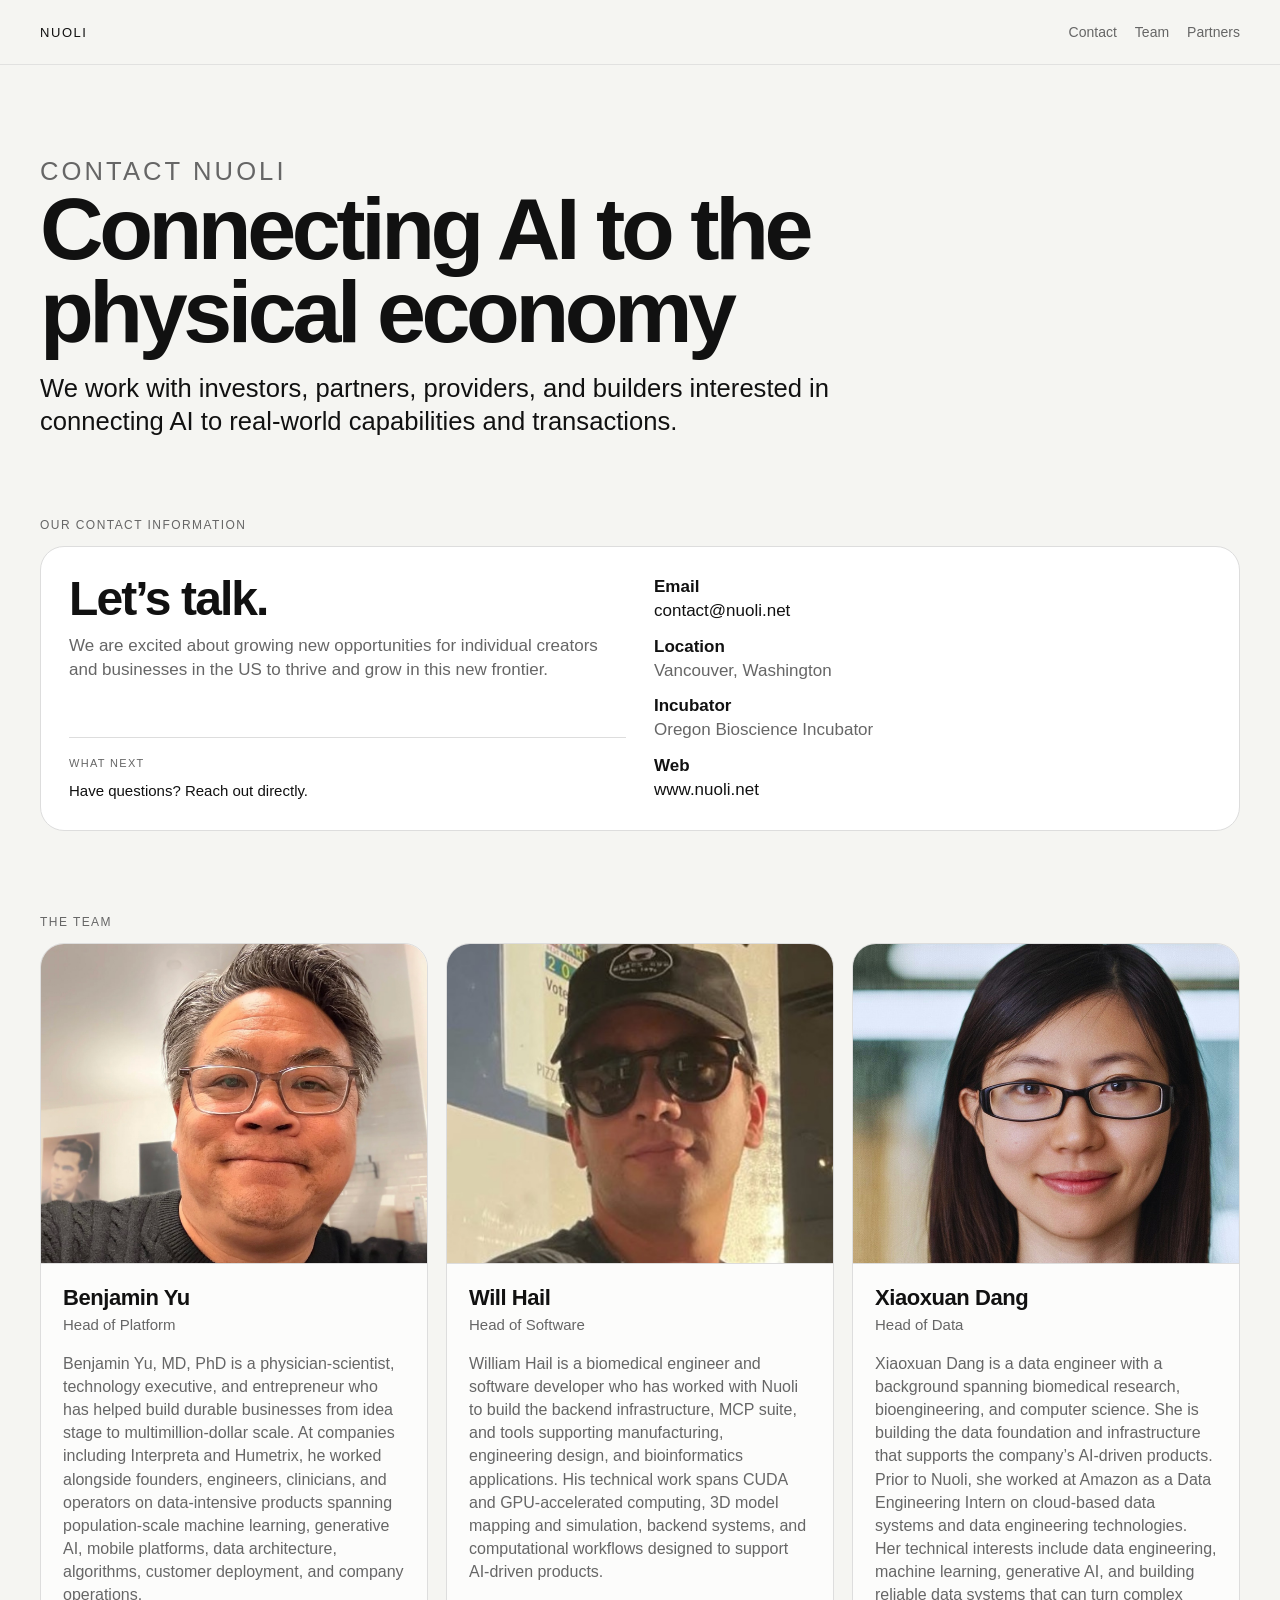
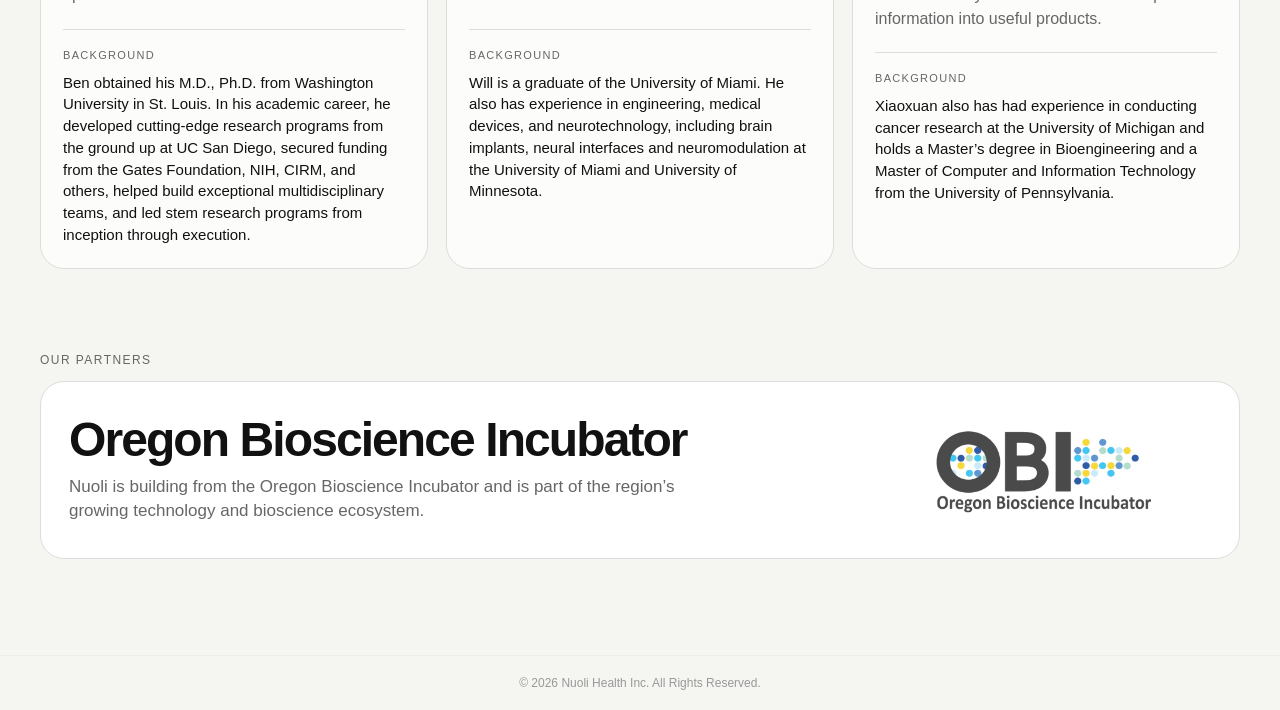
==== contact.html @ ebef1fb1 "Update website" ====
<!DOCTYPE html>
<html lang="en"><head>
  <meta charset="UTF-8">
  <meta name="viewport" content="width=device-width, initial-scale=1.0">
  <title>Contact | Nuoli</title>
  <style>
    :root {
      --bg: #f5f5f2;
      --panel: #ffffff;
      --soft: #fcfcfb;
      --text: #111111;
      --muted: #666666;
      --line: #dddddd;
    }

    * { box-sizing: border-box; }
    html { scroll-behavior: smooth; }

    body {
      margin: 0;
      font-family: -apple-system, BlinkMacSystemFont, "Segoe UI", Inter, Helvetica, Arial, sans-serif;
      background: var(--bg);
      color: var(--text);
    }

    img { display: block; max-width: 100%; }
    a { color: inherit; text-decoration: none; }

    .page { width: 100%; }

    .container {
      width: min(1200px, calc(100% - 48px));
      margin: 0 auto;
    }

    .nav {
      position: sticky;
      top: 0;
      z-index: 20;
      backdrop-filter: blur(10px);
      background: rgba(245, 245, 242, 0.88);
      border-bottom: 1px solid rgba(221,221,221,0.8);
    }

    .nav-inner {
      display: flex;
      align-items: center;
      justify-content: space-between;
      min-height: 64px;
      gap: 24px;
    }

    .brand {
      font-size: 13px;
      letter-spacing: 0.12em;
      text-transform: uppercase;
    }

    .nav-links {
      display: flex;
      gap: 18px;
      font-size: 14px;
      color: var(--muted);
    }

    .hero {
      padding: 72px 0 52px;
    }

    .eyebrow,
    .section-label {
      margin: 0 0 14px 0;
      font-size: 12px;
      letter-spacing: 0.12em;
      text-transform: uppercase;
      color: var(--muted);
    }

    .hero h1 {
      margin: 0;
      font-size: clamp(44px, 8vw, 88px);
      line-height: 0.94;
      letter-spacing: -0.05em;
      max-width: 980px;
    }

    .hero p {
      margin: 18px 0 0 0;
      max-width: 820px;
      font-size: clamp(18px, 2vw, 26px);
      line-height: 1.3;
    }

    .contact-section,
    .team-section,
    .partners-section {
      padding: 28px 0 56px;
    }

    .contact-card,
    .team-card,
    .partner-card {
      border: 1px solid var(--line);
      border-radius: 24px;
      background: var(--panel);
    }

    .contact-card {
      padding: 28px;
      display: grid;
      grid-template-columns: 1fr 1fr;
      gap: 28px;
      align-items: stretch;
    }

    .contact-left {
      display: flex;
      flex-direction: column;
      justify-content: space-between;
      min-height: 100%;
    }

    .contact-lower {
      margin-top: 36px;
      padding-top: 18px;
      border-top: 1px solid var(--line);
    }

    .contact-lower .contact-lower-label {
      margin: 0 0 8px 0;
      font-size: 11px;
      letter-spacing: 0.12em;
      text-transform: uppercase;
      color: var(--muted);
    }

    .contact-lower p {
      margin: 0;
      max-width: 48ch;
      font-size: 15px;
      line-height: 1.45;
      color: var(--text);
    }

    .contact-card h2,
    .partners-section h2 {
      margin: 0 0 12px 0;
      font-size: clamp(28px, 4vw, 48px);
      line-height: 0.98;
      letter-spacing: -0.04em;
    }

    .contact-details {
      display: grid;
      gap: 12px;
      font-size: 17px;
      line-height: 1.4;
    }

    .contact-details .muted,
    .team-card .role,
    .bio-placeholder,
    .partner-copy {
      color: var(--muted);
    }

    .team-grid {
      display: grid;
      grid-template-columns: repeat(3, minmax(0, 1fr));
      gap: 18px;
    }

    .team-card {
      overflow: hidden;
      background: var(--soft);
    }

    .team-card img {
      width: 100%;
      height: 320px;
      object-fit: cover;
      background: #e6e6df;
      border-bottom: 1px solid var(--line);
    }

    .team-copy {
      padding: 22px;
    }

    .team-copy h3 {
      margin: 0 0 6px 0;
      font-size: 22px;
      line-height: 1.08;
      letter-spacing: -0.02em;
    }

    .role {
      margin: 0 0 16px 0;
      font-size: 15px;
      line-height: 1.35;
    }

    .bio-placeholder {
      margin: 0;
      font-size: 16px;
      line-height: 1.45;
    }

    .training-copy {
      margin-top: 22px;
      padding-top: 18px;
      border-top: 1px solid var(--line);
    }

    .training-copy .training-label {
      margin: 0 0 8px 0;
      font-size: 11px;
      letter-spacing: 0.12em;
      text-transform: uppercase;
      color: var(--muted);
    }

    .training-copy p {
      margin: 0;
      font-size: 15px;
      line-height: 1.45;
      color: var(--text);
    }

    .partner-card {
      padding: 28px;
      display: flex;
      align-items: center;
      justify-content: space-between;
      gap: 32px;
    }

    .partner-card img {
      width: min(320px, 42%);
      max-height: 120px;
      object-fit: contain;
      background: transparent;
    }

    .partner-copy {
      margin: 0;
      max-width: 620px;
      font-size: 17px;
      line-height: 1.4;
    }

    footer {
      margin-top: 40px;
      padding: 20px 32px;
      border-top: 1px solid #eee;
      font-size: 12px;
      color: #999;
      text-align: center;
    }

    @media (max-width: 900px) {
      .contact-card,
      .team-grid {
        grid-template-columns: 1fr;
      }

      .partner-card {
        align-items: flex-start;
        flex-direction: column;
      }

      .partner-card img {
        width: min(320px, 100%);
      }

      .nav-links { display: none; }
    }
  </style>
</head>
<body>
  <div class="page">
    <nav class="nav">
      <div class="container nav-inner">
        <a class="brand" href="index.html"><span data-editor-id="ed-0">Nuoli</span></a>
        <div class="nav-links">
          <a href="#contact"><span data-editor-id="ed-1">Contact</span></a>
          <a href="#team"><span data-editor-id="ed-2">Team</span></a>
          <a href="#partners"><span data-editor-id="ed-3">Partners</span></a>
        </div>
      </div>
    </nav>

    <header class="hero">
      <div class="container">
        <p class="eyebrow"><span data-editor-id="ed-4">Contact Nuoli</span></p>
        <h1><span data-editor-id="ed-5">Connecting AI to the physical economy</span></h1>
        <p><span data-editor-id="ed-6">We work with investors, partners, providers, and builders interested in connecting AI to real-world capabilities and transactions.</span></p>
      </div>
    </header>

    <section class="contact-section" id="contact">
      <div class="container">
        <p class="section-label"><span data-editor-id="ed-7">Our Contact Information</span></p>
        <div class="contact-card">
          <div class="contact-left">
            <div>
              <h2><span data-editor-id="ed-8">Let’s talk.</span></h2>
              <p class="partner-copy"><span data-editor-id="ed-9">We are excited about growing new opportunities for individual creators and businesses in the US to thrive and grow in this new frontier.</span></p>
            </div>

            <div class="contact-lower">
              <p class="contact-lower-label"><span data-editor-id="ed-35">what next</span></p>
              <p><span data-editor-id="ed-36">Have questions? Reach out directly.&nbsp;</span></p>
            </div>
          </div>
          <div class="contact-details">
            <div><strong><span data-editor-id="ed-10">Email</span></strong><br><a href="mailto:contact@nuoli.net"><span data-editor-id="ed-11">contact@nuoli.net</span></a></div>
            <div><strong><span data-editor-id="ed-12">Location</span></strong><br><span class="muted"><span data-editor-id="ed-13">Vancouver, Washington</span></span></div>
            <div><strong><span data-editor-id="ed-14">Incubator</span></strong><br><span class="muted"><span data-editor-id="ed-15">Oregon Bioscience Incubator</span></span></div>
            <div><strong><span data-editor-id="ed-16">Web</span></strong><br><a href="https://www.nuoli.net"><span data-editor-id="ed-17">www.nuoli.net</span></a></div>
          </div>
        </div>
      </div>
    </section>

    <section class="team-section" id="team">
      <div class="container">
        <p class="section-label"><span data-editor-id="ed-18">The Team</span></p>
        <div class="team-grid">
          <article class="team-card">
            <img src="images/benjamin-yu.jpg" alt="Benjamin Yu, MD PhD">
            <div class="team-copy">
              <h3><span data-editor-id="ed-19">Benjamin Yu</span></h3>
              <p class="role"><span data-editor-id="ed-20">Head of Platform</span></p>
              <p class="bio-placeholder"><span data-editor-id="ed-21">Benjamin Yu, MD, PhD is a physician-scientist, technology executive, and entrepreneur who has helped build durable businesses from idea stage to multimillion-dollar scale. At companies including Interpreta and Humetrix, he worked alongside founders, engineers, clinicians, and operators on data-intensive products spanning population-scale machine learning, generative AI, mobile platforms, data architecture, algorithms, customer deployment, and company operations.</span></p>
              <div class="training-copy">
                <p class="training-label"><span data-editor-id="ed-32">Background</span></p>
                <p><span data-editor-id="ed-21b">Ben obtained his M.D., Ph.D. from Washington University in St. Louis. In his academic career, he developed cutting-edge research programs from the ground up at UC San Diego, secured funding from the Gates Foundation, NIH, CIRM, and others, helped build exceptional multidisciplinary teams, and led stem research programs from inception through execution.</span></p>
              </div>
            </div>
          </article>

          <article class="team-card">
            <img src="images/will-hail.jpg" alt="Will Hail">
            <div class="team-copy">
              <h3><span data-editor-id="ed-22">Will Hail</span></h3>
              <p class="role"><span data-editor-id="ed-23">Head of Software</span></p>
              <p class="bio-placeholder"><span data-editor-id="ed-24">William Hail is a biomedical engineer and software developer who has worked with Nuoli to build the backend infrastructure, MCP suite, and tools supporting manufacturing, engineering design, and bioinformatics applications. His technical work spans CUDA and GPU-accelerated computing, 3D model mapping and simulation, backend systems, and computational workflows designed to support AI-driven products.&nbsp; &nbsp; &nbsp; &nbsp; &nbsp; &nbsp; &nbsp; &nbsp; &nbsp; &nbsp; &nbsp; &nbsp; &nbsp; &nbsp; &nbsp; &nbsp; &nbsp; &nbsp; &nbsp; &nbsp; &nbsp; &nbsp; &nbsp; &nbsp; &nbsp; &nbsp; &nbsp; &nbsp; &nbsp; &nbsp; &nbsp; &nbsp; &nbsp; &nbsp; &nbsp; &nbsp; &nbsp; &nbsp; &nbsp;</span></p>
              <div class="training-copy">
                <p class="training-label"><span data-editor-id="ed-33">Background</span></p>
                <p><span data-editor-id="ed-24b">Will is a graduate of the University of Miami. He also has experience in engineering, medical devices, and neurotechnology, including brain implants, neural interfaces and neuromodulation at the University of Miami and University of Minnesota.</span></p>
              </div>
            </div>
          </article>

          <article class="team-card">
            <img src="images/xiaoxuan-dang.jpg" alt="Xiaoxuan Dang">
            <div class="team-copy">
              <h3><span data-editor-id="ed-25">Xiaoxuan Dang</span></h3>
              <p class="role"><span data-editor-id="ed-26">Head of Data</span></p>
              <p class="bio-placeholder"><span data-editor-id="ed-27">Xiaoxuan Dang is a data engineer with a background spanning biomedical research, bioengineering, and computer science. She is building the data foundation and infrastructure that supports the company’s AI-driven products. Prior to Nuoli, she worked at Amazon as a Data Engineering Intern on cloud-based data systems and data engineering technologies. Her technical interests include data engineering, machine learning, generative AI, and building reliable data systems that can turn complex information into useful products.&nbsp;&nbsp;</span></p>
              <div class="training-copy">
                <p class="training-label"><span data-editor-id="ed-34">Background</span></p>
                <p><span data-editor-id="ed-27b">Xiaoxuan also has had experience in conducting cancer research at the University of Michigan and holds a Master’s degree in Bioengineering and a Master of Computer and Information Technology from the University of Pennsylvania.</span></p>
              </div>
            </div>
          </article>
        </div>
      </div>
    </section>

    <section class="partners-section" id="partners">
      <div class="container">
        <p class="section-label"><span data-editor-id="ed-28">Our Partners</span></p>
        <div class="partner-card">
          <div>
            <h2><span data-editor-id="ed-29">Oregon Bioscience Incubator</span></h2>
            <p class="partner-copy"><span data-editor-id="ed-30">Nuoli is building from the Oregon Bioscience Incubator and is part of the region’s growing technology and bioscience ecosystem.</span></p>
          </div>
          <img src="images/oregon-bioscience-incubator-logo.png" alt="Oregon Bioscience Incubator logo">
        </div>
      </div>
    </section>
  </div>

  <footer><span data-editor-id="ed-31">© 2026 Nuoli Health Inc. All Rights Reserved.</span></footer>


</body></html>
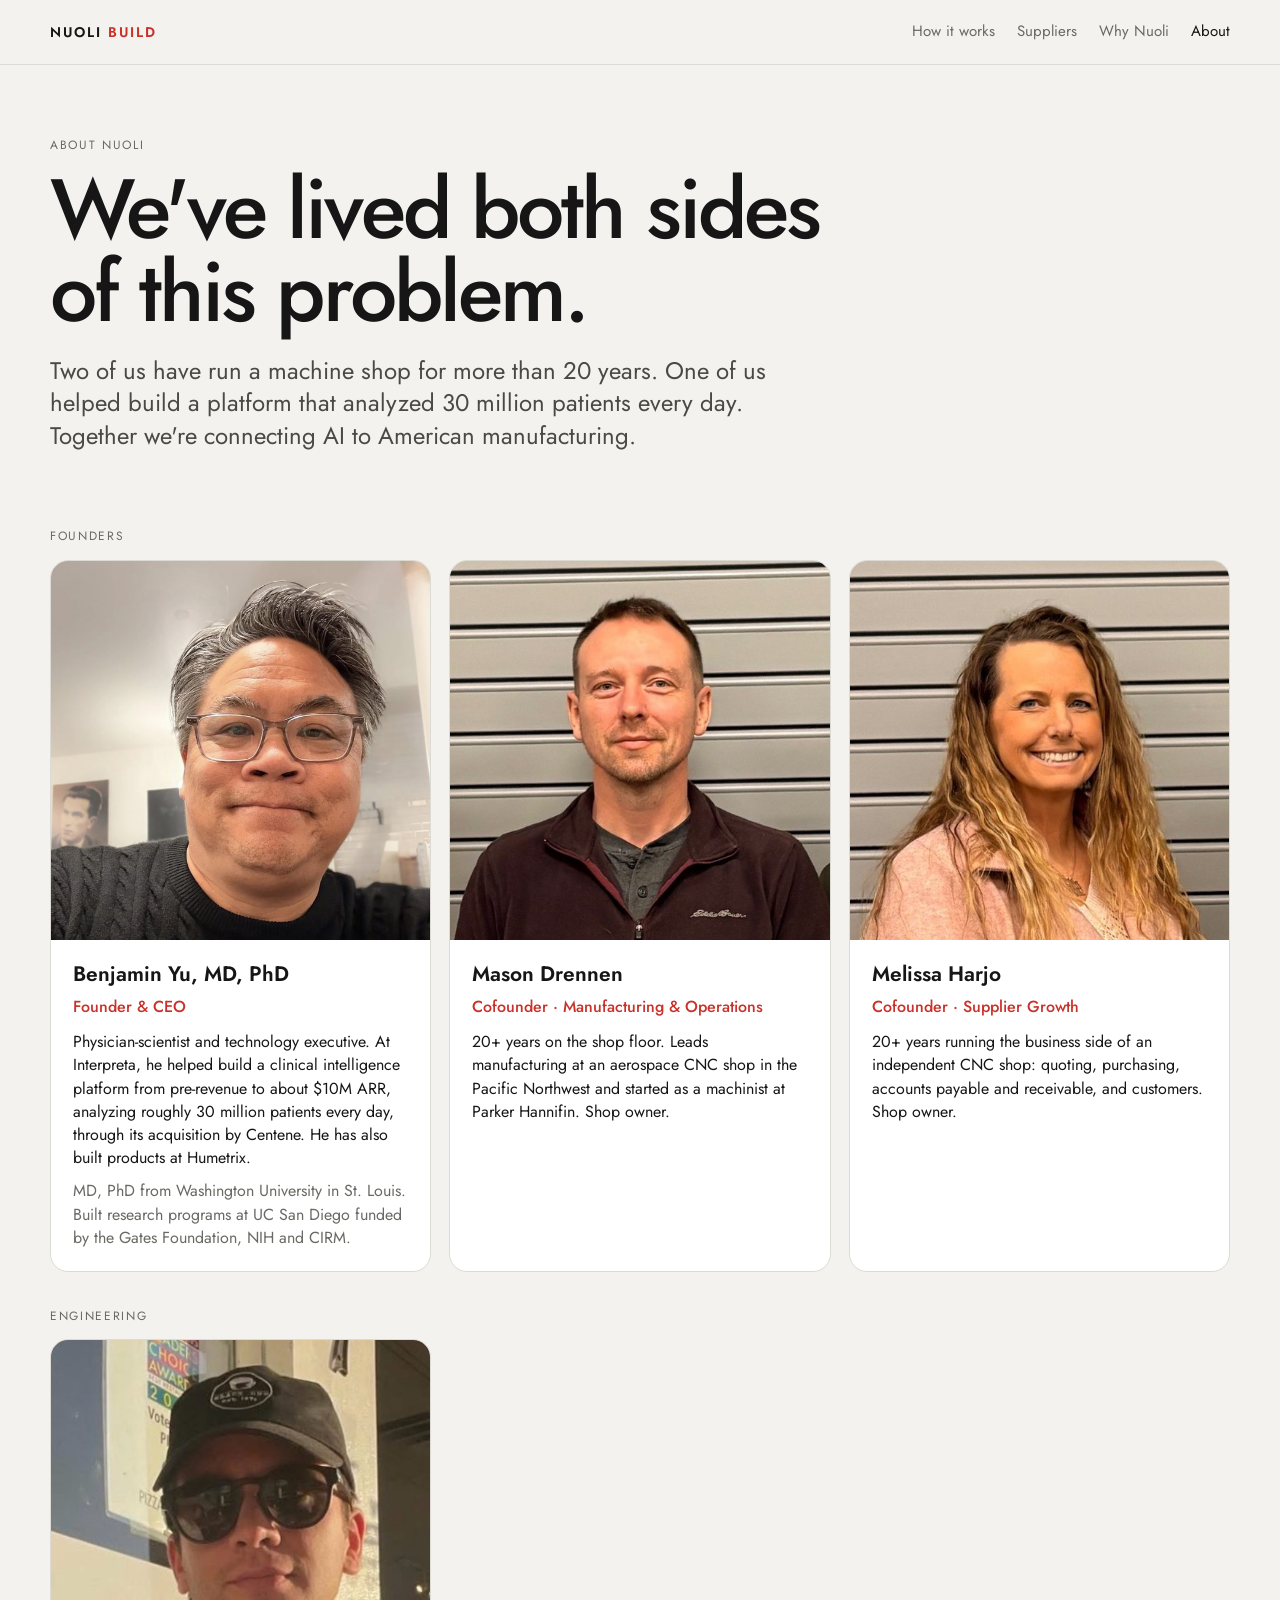
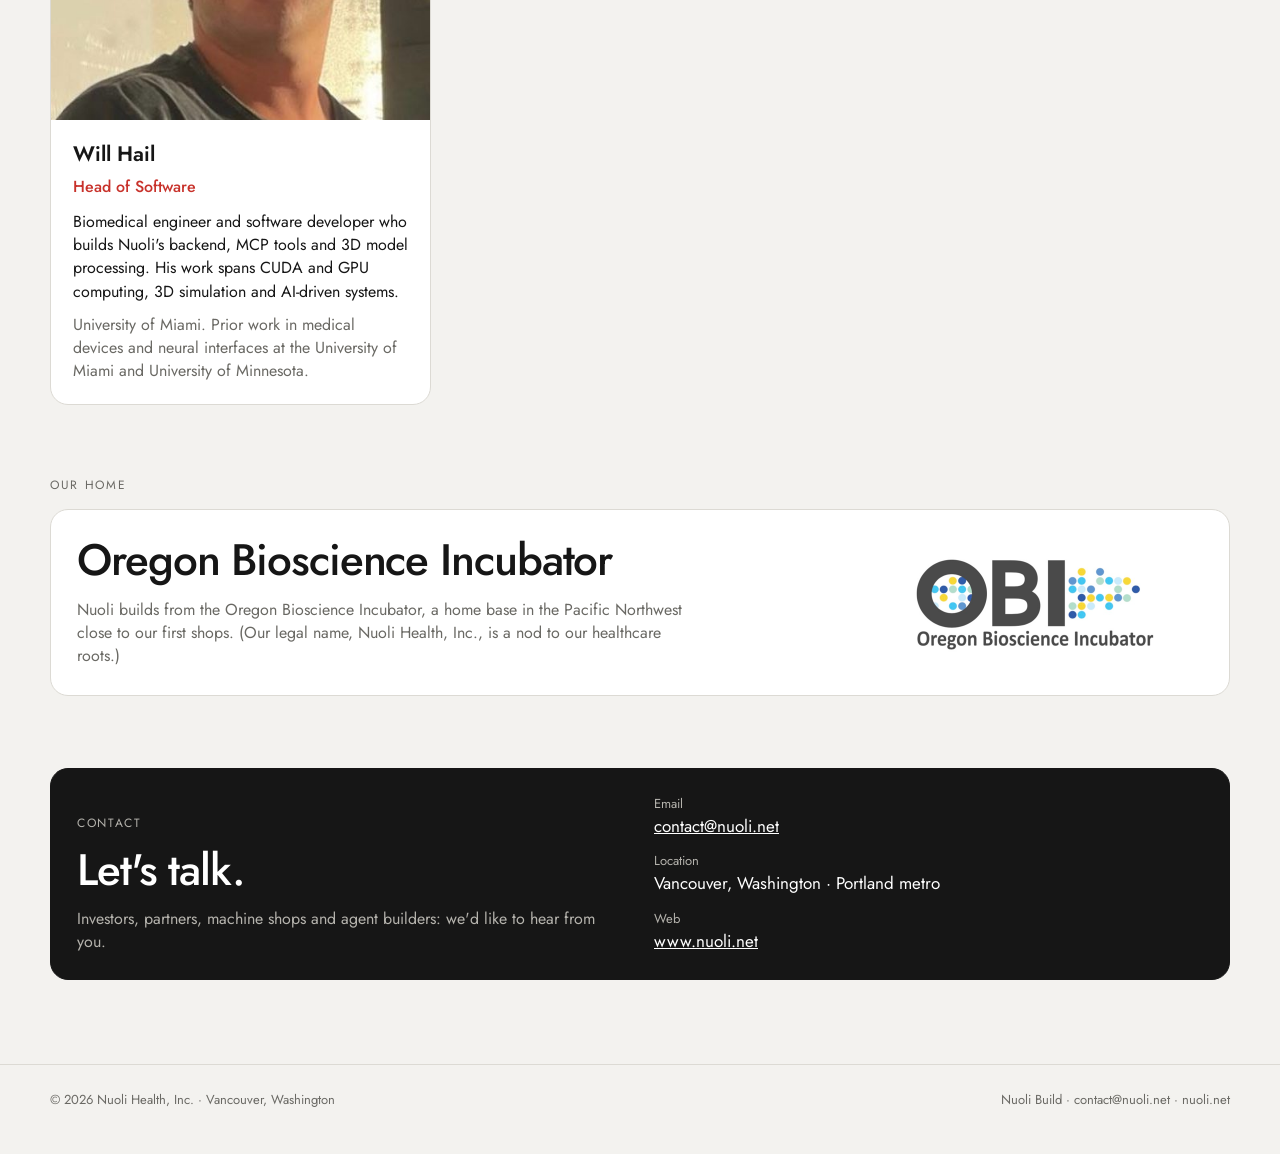
==== commit 7a0087bc: "Update website" ====
--- a/contact.html
+++ b/contact.html
@@ -1,389 +1,122 @@
 <!DOCTYPE html>
-<html lang="en"><head>
+<html lang="en">
+<head>
   <meta charset="UTF-8">
   <meta name="viewport" content="width=device-width, initial-scale=1.0">
-  <title>Contact | Nuoli</title>
-  <style>
-    :root {
-      --bg: #f5f5f2;
-      --panel: #ffffff;
-      --soft: #fcfcfb;
-      --text: #111111;
-      --muted: #666666;
-      --line: #dddddd;
-    }
-
-    * { box-sizing: border-box; }
-    html { scroll-behavior: smooth; }
-
-    body {
-      margin: 0;
-      font-family: -apple-system, BlinkMacSystemFont, "Segoe UI", Inter, Helvetica, Arial, sans-serif;
-      background: var(--bg);
-      color: var(--text);
-    }
-
-    img { display: block; max-width: 100%; }
-    a { color: inherit; text-decoration: none; }
-
-    .page { width: 100%; }
-
-    .container {
-      width: min(1200px, calc(100% - 48px));
-      margin: 0 auto;
-    }
-
-    .nav {
-      position: sticky;
-      top: 0;
-      z-index: 20;
-      backdrop-filter: blur(10px);
-      background: rgba(245, 245, 242, 0.88);
-      border-bottom: 1px solid rgba(221,221,221,0.8);
-    }
-
-    .nav-inner {
-      display: flex;
-      align-items: center;
-      justify-content: space-between;
-      min-height: 64px;
-      gap: 24px;
-    }
-
-    .brand {
-      font-size: 13px;
-      letter-spacing: 0.12em;
-      text-transform: uppercase;
-    }
-
-    .nav-links {
-      display: flex;
-      gap: 18px;
-      font-size: 14px;
-      color: var(--muted);
-    }
-
-    .hero {
-      padding: 72px 0 52px;
-    }
-
-    .eyebrow,
-    .section-label {
-      margin: 0 0 14px 0;
-      font-size: 12px;
-      letter-spacing: 0.12em;
-      text-transform: uppercase;
-      color: var(--muted);
-    }
-
-    .hero h1 {
-      margin: 0;
-      font-size: clamp(44px, 8vw, 88px);
-      line-height: 0.94;
-      letter-spacing: -0.05em;
-      max-width: 980px;
-    }
-
-    .hero p {
-      margin: 18px 0 0 0;
-      max-width: 820px;
-      font-size: clamp(18px, 2vw, 26px);
-      line-height: 1.3;
-    }
-
-    .contact-section,
-    .team-section,
-    .partners-section {
-      padding: 28px 0 56px;
-    }
-
-    .contact-card,
-    .team-card,
-    .partner-card {
-      border: 1px solid var(--line);
-      border-radius: 24px;
-      background: var(--panel);
-    }
-
-    .contact-card {
-      padding: 28px;
-      display: grid;
-      grid-template-columns: 1fr 1fr;
-      gap: 28px;
-      align-items: stretch;
-    }
-
-    .contact-left {
-      display: flex;
-      flex-direction: column;
-      justify-content: space-between;
-      min-height: 100%;
-    }
-
-    .contact-lower {
-      margin-top: 36px;
-      padding-top: 18px;
-      border-top: 1px solid var(--line);
-    }
-
-    .contact-lower .contact-lower-label {
-      margin: 0 0 8px 0;
-      font-size: 11px;
-      letter-spacing: 0.12em;
-      text-transform: uppercase;
-      color: var(--muted);
-    }
-
-    .contact-lower p {
-      margin: 0;
-      max-width: 48ch;
-      font-size: 15px;
-      line-height: 1.45;
-      color: var(--text);
-    }
-
-    .contact-card h2,
-    .partners-section h2 {
-      margin: 0 0 12px 0;
-      font-size: clamp(28px, 4vw, 48px);
-      line-height: 0.98;
-      letter-spacing: -0.04em;
-    }
-
-    .contact-details {
-      display: grid;
-      gap: 12px;
-      font-size: 17px;
-      line-height: 1.4;
-    }
-
-    .contact-details .muted,
-    .team-card .role,
-    .bio-placeholder,
-    .partner-copy {
-      color: var(--muted);
-    }
-
-    .team-grid {
-      display: grid;
-      grid-template-columns: repeat(3, minmax(0, 1fr));
-      gap: 18px;
-    }
-
-    .team-card {
-      overflow: hidden;
-      background: var(--soft);
-    }
-
-    .team-card img {
-      width: 100%;
-      height: 320px;
-      object-fit: cover;
-      background: #e6e6df;
-      border-bottom: 1px solid var(--line);
-    }
-
-    .team-copy {
-      padding: 22px;
-    }
-
-    .team-copy h3 {
-      margin: 0 0 6px 0;
-      font-size: 22px;
-      line-height: 1.08;
-      letter-spacing: -0.02em;
-    }
-
-    .role {
-      margin: 0 0 16px 0;
-      font-size: 15px;
-      line-height: 1.35;
-    }
-
-    .bio-placeholder {
-      margin: 0;
-      font-size: 16px;
-      line-height: 1.45;
-    }
-
-    .training-copy {
-      margin-top: 22px;
-      padding-top: 18px;
-      border-top: 1px solid var(--line);
-    }
-
-    .training-copy .training-label {
-      margin: 0 0 8px 0;
-      font-size: 11px;
-      letter-spacing: 0.12em;
-      text-transform: uppercase;
-      color: var(--muted);
-    }
-
-    .training-copy p {
-      margin: 0;
-      font-size: 15px;
-      line-height: 1.45;
-      color: var(--text);
-    }
-
-    .partner-card {
-      padding: 28px;
-      display: flex;
-      align-items: center;
-      justify-content: space-between;
-      gap: 32px;
-    }
-
-    .partner-card img {
-      width: min(320px, 42%);
-      max-height: 120px;
-      object-fit: contain;
-      background: transparent;
-    }
-
-    .partner-copy {
-      margin: 0;
-      max-width: 620px;
-      font-size: 17px;
-      line-height: 1.4;
-    }
-
-    footer {
-      margin-top: 40px;
-      padding: 20px 32px;
-      border-top: 1px solid #eee;
-      font-size: 12px;
-      color: #999;
-      text-align: center;
-    }
-
-    @media (max-width: 900px) {
-      .contact-card,
-      .team-grid {
-        grid-template-columns: 1fr;
-      }
-
-      .partner-card {
-        align-items: flex-start;
-        flex-direction: column;
-      }
-
-      .partner-card img {
-        width: min(320px, 100%);
-      }
-
-      .nav-links { display: none; }
-    }
-  </style>
+  <title>About | Nuoli</title>
+  <meta name="description" content="Nuoli is built by two machine shop owners and a technology executive who has scaled a data platform through an acquisition. Contact us at contact@nuoli.net.">
+  <link rel="canonical" href="https://build.nuoli.net/contact.html">
+  <link rel="preconnect" href="https://fonts.googleapis.com">
+  <link rel="preconnect" href="https://fonts.gstatic.com" crossorigin>
+  <link rel="stylesheet" href="https://fonts.googleapis.com/css2?family=Jost:wght@400;500;600&display=swap">
+  <link rel="stylesheet" href="/assets/site.css">
 </head>
 <body>
-  <div class="page">
-    <nav class="nav">
-      <div class="container nav-inner">
-        <a class="brand" href="index.html"><span data-editor-id="ed-0">Nuoli</span></a>
-        <div class="nav-links">
-          <a href="#contact"><span data-editor-id="ed-1">Contact</span></a>
-          <a href="#team"><span data-editor-id="ed-2">Team</span></a>
-          <a href="#partners"><span data-editor-id="ed-3">Partners</span></a>
-        </div>
-      </div>
-    </nav>
+  <a class="skip" href="#main">Skip to content</a>
 
+  <nav class="nav" aria-label="Main">
+    <div class="wrap">
+      <a class="brand" href="/">Nuoli <span>Build</span></a>
+      <ul>
+        <li><a href="/#how">How it works</a></li>
+        <li class="hide-sm"><a href="/#suppliers">Suppliers</a></li>
+        <li class="hide-sm"><a href="/#why">Why Nuoli</a></li>
+        <li><a href="/contact.html" aria-current="page">About</a></li>
+      </ul>
+    </div>
+  </nav>
+
+  <main id="main">
     <header class="hero">
-      <div class="container">
-        <p class="eyebrow"><span data-editor-id="ed-4">Contact Nuoli</span></p>
-        <h1><span data-editor-id="ed-5">Connecting AI to the physical economy</span></h1>
-        <p><span data-editor-id="ed-6">We work with investors, partners, providers, and builders interested in connecting AI to real-world capabilities and transactions.</span></p>
+      <div class="wrap">
+        <p class="eyebrow">About Nuoli</p>
+        <h1>We've lived both sides of this problem.</h1>
+        <p class="lead">Two of us have run a machine shop for more than 20 years. One of us helped build a platform that analyzed 30 million patients every day. Together we're connecting AI to American manufacturing.</p>
       </div>
     </header>
 
-    <section class="contact-section" id="contact">
-      <div class="container">
-        <p class="section-label"><span data-editor-id="ed-7">Our Contact Information</span></p>
-        <div class="contact-card">
-          <div class="contact-left">
+    <section class="section" id="team">
+      <div class="wrap">
+        <p class="label">Founders</p>
+        <div class="team">
+          <article class="person">
+            <img src="/images/benjamin-yu.jpg" alt="Benjamin Yu" width="640" height="640" loading="lazy">
             <div>
-              <h2><span data-editor-id="ed-8">Let’s talk.</span></h2>
-              <p class="partner-copy"><span data-editor-id="ed-9">We are excited about growing new opportunities for individual creators and businesses in the US to thrive and grow in this new frontier.</span></p>
-            </div>
-
-            <div class="contact-lower">
-              <p class="contact-lower-label"><span data-editor-id="ed-35">what next</span></p>
-              <p><span data-editor-id="ed-36">Have questions? Reach out directly.&nbsp;</span></p>
-            </div>
-          </div>
-          <div class="contact-details">
-            <div><strong><span data-editor-id="ed-10">Email</span></strong><br><a href="mailto:contact@nuoli.net"><span data-editor-id="ed-11">contact@nuoli.net</span></a></div>
-            <div><strong><span data-editor-id="ed-12">Location</span></strong><br><span class="muted"><span data-editor-id="ed-13">Vancouver, Washington</span></span></div>
-            <div><strong><span data-editor-id="ed-14">Incubator</span></strong><br><span class="muted"><span data-editor-id="ed-15">Oregon Bioscience Incubator</span></span></div>
-            <div><strong><span data-editor-id="ed-16">Web</span></strong><br><a href="https://www.nuoli.net"><span data-editor-id="ed-17">www.nuoli.net</span></a></div>
-          </div>
-        </div>
-      </div>
-    </section>
-
-    <section class="team-section" id="team">
-      <div class="container">
-        <p class="section-label"><span data-editor-id="ed-18">The Team</span></p>
-        <div class="team-grid">
-          <article class="team-card">
-            <img src="images/benjamin-yu.jpg" alt="Benjamin Yu, MD PhD">
-            <div class="team-copy">
-              <h3><span data-editor-id="ed-19">Benjamin Yu</span></h3>
-              <p class="role"><span data-editor-id="ed-20">Head of Platform</span></p>
-              <p class="bio-placeholder"><span data-editor-id="ed-21">Benjamin Yu, MD, PhD is a physician-scientist, technology executive, and entrepreneur who has helped build durable businesses from idea stage to multimillion-dollar scale. At companies including Interpreta and Humetrix, he worked alongside founders, engineers, clinicians, and operators on data-intensive products spanning population-scale machine learning, generative AI, mobile platforms, data architecture, algorithms, customer deployment, and company operations.</span></p>
-              <div class="training-copy">
-                <p class="training-label"><span data-editor-id="ed-32">Background</span></p>
-                <p><span data-editor-id="ed-21b">Ben obtained his M.D., Ph.D. from Washington University in St. Louis. In his academic career, he developed cutting-edge research programs from the ground up at UC San Diego, secured funding from the Gates Foundation, NIH, CIRM, and others, helped build exceptional multidisciplinary teams, and led stem research programs from inception through execution.</span></p>
-              </div>
+              <h3>Benjamin Yu, MD, PhD</h3>
+              <p class="role">Founder &amp; CEO</p>
+              <p>Physician-scientist and technology executive. At Interpreta, he helped build a clinical intelligence platform from pre-revenue to about $10M ARR, analyzing roughly 30 million patients every day, through its acquisition by Centene. He has also built products at Humetrix.</p>
+              <p class="muted">MD, PhD from Washington University in St. Louis. Built research programs at UC San Diego funded by the Gates Foundation, NIH and CIRM.</p>
             </div>
           </article>
-
-          <article class="team-card">
-            <img src="images/will-hail.jpg" alt="Will Hail">
-            <div class="team-copy">
-              <h3><span data-editor-id="ed-22">Will Hail</span></h3>
-              <p class="role"><span data-editor-id="ed-23">Head of Software</span></p>
-              <p class="bio-placeholder"><span data-editor-id="ed-24">William Hail is a biomedical engineer and software developer who has worked with Nuoli to build the backend infrastructure, MCP suite, and tools supporting manufacturing, engineering design, and bioinformatics applications. His technical work spans CUDA and GPU-accelerated computing, 3D model mapping and simulation, backend systems, and computational workflows designed to support AI-driven products.&nbsp; &nbsp; &nbsp; &nbsp; &nbsp; &nbsp; &nbsp; &nbsp; &nbsp; &nbsp; &nbsp; &nbsp; &nbsp; &nbsp; &nbsp; &nbsp; &nbsp; &nbsp; &nbsp; &nbsp; &nbsp; &nbsp; &nbsp; &nbsp; &nbsp; &nbsp; &nbsp; &nbsp; &nbsp; &nbsp; &nbsp; &nbsp; &nbsp; &nbsp; &nbsp; &nbsp; &nbsp; &nbsp; &nbsp;</span></p>
-              <div class="training-copy">
-                <p class="training-label"><span data-editor-id="ed-33">Background</span></p>
-                <p><span data-editor-id="ed-24b">Will is a graduate of the University of Miami. He also has experience in engineering, medical devices, and neurotechnology, including brain implants, neural interfaces and neuromodulation at the University of Miami and University of Minnesota.</span></p>
-              </div>
+          <article class="person">
+            <img src="/images/mason-drennen.jpg" alt="Mason Drennen" width="520" height="520" loading="lazy">
+            <div>
+              <h3>Mason Drennen</h3>
+              <p class="role">Cofounder · Manufacturing &amp; Operations</p>
+              <p>20+ years on the shop floor. Leads manufacturing at an aerospace CNC shop in the Pacific Northwest and started as a machinist at Parker Hannifin. Shop owner.</p>
             </div>
           </article>
+          <article class="person">
+            <img src="/images/melissa-harjo.jpg" alt="Melissa Harjo" width="520" height="520" loading="lazy">
+            <div>
+              <h3>Melissa Harjo</h3>
+              <p class="role">Cofounder · Supplier Growth</p>
+              <p>20+ years running the business side of an independent CNC shop: quoting, purchasing, accounts payable and receivable, and customers. Shop owner.</p>
+            </div>
+          </article>
+        </div>
 
-          <article class="team-card">
-            <img src="images/xiaoxuan-dang.jpg" alt="Xiaoxuan Dang">
-            <div class="team-copy">
-              <h3><span data-editor-id="ed-25">Xiaoxuan Dang</span></h3>
-              <p class="role"><span data-editor-id="ed-26">Head of Data</span></p>
-              <p class="bio-placeholder"><span data-editor-id="ed-27">Xiaoxuan Dang is a data engineer with a background spanning biomedical research, bioengineering, and computer science. She is building the data foundation and infrastructure that supports the company’s AI-driven products. Prior to Nuoli, she worked at Amazon as a Data Engineering Intern on cloud-based data systems and data engineering technologies. Her technical interests include data engineering, machine learning, generative AI, and building reliable data systems that can turn complex information into useful products.&nbsp;&nbsp;</span></p>
-              <div class="training-copy">
-                <p class="training-label"><span data-editor-id="ed-34">Background</span></p>
-                <p><span data-editor-id="ed-27b">Xiaoxuan also has had experience in conducting cancer research at the University of Michigan and holds a Master’s degree in Bioengineering and a Master of Computer and Information Technology from the University of Pennsylvania.</span></p>
-              </div>
+        <p class="label" style="margin-top:36px">Engineering</p>
+        <div class="team">
+          <article class="person">
+            <img src="/images/will-hail.jpg" alt="Will Hail" width="471" height="471" loading="lazy">
+            <div>
+              <h3>Will Hail</h3>
+              <p class="role">Head of Software</p>
+              <p>Biomedical engineer and software developer who builds Nuoli's backend, MCP tools and 3D model processing. His work spans CUDA and GPU computing, 3D simulation and AI-driven systems.</p>
+              <p class="muted">University of Miami. Prior work in medical devices and neural interfaces at the University of Miami and University of Minnesota.</p>
             </div>
           </article>
         </div>
       </div>
     </section>
 
-    <section class="partners-section" id="partners">
-      <div class="container">
-        <p class="section-label"><span data-editor-id="ed-28">Our Partners</span></p>
-        <div class="partner-card">
-          <div>
-            <h2><span data-editor-id="ed-29">Oregon Bioscience Incubator</span></h2>
-            <p class="partner-copy"><span data-editor-id="ed-30">Nuoli is building from the Oregon Bioscience Incubator and is part of the region’s growing technology and bioscience ecosystem.</span></p>
+    <section class="section" id="partners">
+      <div class="wrap">
+        <p class="label">Our home</p>
+        <div class="card" style="display:flex;align-items:center;justify-content:space-between;gap:32px;flex-wrap:wrap">
+          <div style="max-width:620px">
+            <h2>Oregon Bioscience Incubator</h2>
+            <p class="muted">Nuoli builds from the Oregon Bioscience Incubator, a home base in the Pacific Northwest close to our first shops. (Our legal name, Nuoli Health, Inc., is a nod to our healthcare roots.)</p>
           </div>
-          <img src="images/oregon-bioscience-incubator-logo.png" alt="Oregon Bioscience Incubator logo">
+          <img src="/images/oregon-bioscience-incubator-logo.png" alt="Oregon Bioscience Incubator" width="320" height="133" style="width:min(320px,100%);height:auto" loading="lazy">
         </div>
       </div>
     </section>
-  </div>
 
-  <footer><span data-editor-id="ed-31">© 2026 Nuoli Health Inc. All Rights Reserved.</span></footer>
+    <section class="section" id="contact">
+      <div class="wrap">
+        <div class="card dark" style="display:grid;grid-template-columns:repeat(auto-fit,minmax(260px,1fr));gap:28px;align-items:end">
+          <div>
+            <p class="label">Contact</p>
+            <h2>Let's talk.</h2>
+            <p class="muted">Investors, partners, machine shops and agent builders: we'd like to hear from you.</p>
+          </div>
+          <dl style="margin:0;display:grid;gap:14px;font-size:17px">
+            <div><dt class="muted" style="font-size:13px">Email</dt><dd style="margin:0"><a href="mailto:contact@nuoli.net">contact@nuoli.net</a></dd></div>
+            <div><dt class="muted" style="font-size:13px">Location</dt><dd style="margin:0">Vancouver, Washington · Portland metro</dd></div>
+            <div><dt class="muted" style="font-size:13px">Web</dt><dd style="margin:0"><a href="https://www.nuoli.net">www.nuoli.net</a></dd></div>
+          </dl>
+        </div>
+      </div>
+    </section>
+  </main>
 
-
-</body></html>+  <footer>
+    <div class="wrap">
+      <span>© 2026 Nuoli Health, Inc. · Vancouver, Washington</span>
+      <span><a href="/">Nuoli Build</a> · <a href="mailto:contact@nuoli.net">contact@nuoli.net</a> · <a href="https://www.nuoli.net">nuoli.net</a></span>
+    </div>
+  </footer>
+</body>
+</html>
--- a/assets/site.css
+++ b/assets/site.css
@@ -0,0 +1,178 @@
+/* Nuoli Build: shared styles for every page */
+:root {
+  --bg: #f3f2ef;
+  --panel: #ffffff;
+  --soft: #ecebe6;
+  --ink: #161616;
+  --body: #4a4945;
+  --muted: #6a6964;
+  --line: #dcdad4;
+  --red: #c8322b;
+  --radius: 18px;
+  --wrap: min(1180px, calc(100% - 48px));
+}
+
+* { box-sizing: border-box; }
+html { scroll-behavior: smooth; }
+body {
+  margin: 0;
+  font-family: "Jost", system-ui, -apple-system, "Segoe UI", Helvetica, Arial, sans-serif;
+  background: var(--bg);
+  color: var(--ink);
+  line-height: 1.45;
+  -webkit-font-smoothing: antialiased;
+}
+img { display: block; max-width: 100%; }
+a { color: inherit; }
+:focus-visible { outline: 2px solid var(--red); outline-offset: 3px; }
+
+.wrap { width: var(--wrap); margin: 0 auto; }
+.skip { position: absolute; left: -999px; }
+.skip:focus { left: 16px; top: 16px; background: var(--panel); padding: 8px 12px; z-index: 50; }
+
+/* Nav */
+.nav { position: sticky; top: 0; z-index: 20; background: rgba(243,242,239,.92); backdrop-filter: blur(10px); border-bottom: 1px solid var(--line); }
+.nav .wrap { min-height: 64px; display: flex; align-items: center; justify-content: space-between; gap: 20px; }
+.brand { font-size: 14px; font-weight: 600; letter-spacing: .14em; text-transform: uppercase; text-decoration: none; }
+.brand span { color: var(--red); }
+.nav ul { display: flex; gap: 22px; margin: 0; padding: 0; list-style: none; font-size: 15px; }
+.nav ul a { text-decoration: none; color: var(--muted); }
+.nav ul a:hover, .nav ul a[aria-current="page"] { color: var(--ink); }
+
+/* Type */
+.eyebrow, .label { margin: 0 0 14px; font-size: 12px; letter-spacing: .14em; text-transform: uppercase; color: var(--muted); }
+h1 { margin: 0; font-size: clamp(42px, 7vw, 84px); line-height: .98; letter-spacing: -.035em; font-weight: 500; max-width: 15ch; }
+h2 { margin: 0 0 14px; font-size: clamp(28px, 3.6vw, 44px); line-height: 1.05; letter-spacing: -.025em; font-weight: 500; }
+h3 { margin: 0 0 8px; font-size: 21px; line-height: 1.2; font-weight: 600; }
+p { margin: 0; }
+.lead { margin-top: 22px; max-width: 760px; font-size: clamp(18px, 2vw, 24px); line-height: 1.35; color: var(--body); }
+.muted { color: var(--muted); }
+.red { color: var(--red); }
+
+/* Layout */
+.hero { padding: 72px 0 40px; }
+.section { padding: 36px 0; }
+.grid { display: grid; gap: 18px; grid-template-columns: repeat(3, minmax(0, 1fr)); }
+.grid.two { grid-template-columns: repeat(2, minmax(0, 1fr)); }
+.card { background: var(--panel); border: 1px solid var(--line); border-radius: var(--radius); padding: 26px; }
+.card.soft { background: var(--soft); border-color: transparent; }
+.card.dark { background: var(--ink); color: #fff; border-color: var(--ink); }
+.card.dark .muted, .card.dark .label { color: #b5b3ad; }
+.card p + p, .card p + ul { margin-top: 12px; }
+.card ul { margin: 0; padding-left: 18px; }
+.card li + li { margin-top: 6px; }
+
+/* Buttons */
+.actions { display: flex; gap: 12px; margin-top: 28px; flex-wrap: wrap; }
+.button { display: inline-flex; align-items: center; min-height: 44px; padding: 10px 18px; border-radius: 999px; border: 1px solid var(--line); background: var(--panel); font-size: 15px; font-weight: 500; text-decoration: none; }
+.button.dark { background: var(--ink); color: #fff; border-color: var(--ink); }
+.button:hover { border-color: var(--ink); }
+
+/* Stats */
+.stats { display: grid; grid-template-columns: repeat(4, minmax(0, 1fr)); gap: 18px; }
+.stat strong { display: block; font-size: clamp(32px, 4vw, 46px); font-weight: 600; line-height: 1; letter-spacing: -.02em; }
+.stat span { display: block; margin-top: 8px; font-size: 15px; color: var(--muted); }
+
+/* Two front doors diagram */
+.doors { display: grid; grid-template-columns: repeat(3, minmax(0, 1fr)); gap: 12px; }
+.door { background: var(--panel); border: 1px solid var(--line); border-radius: 12px; padding: 16px; }
+.door b { display: block; font-weight: 600; }
+.door small { display: block; margin-top: 4px; color: var(--muted); font-size: 14px; }
+.record { margin: 12px 0; background: var(--ink); color: #fff; border-radius: 12px; padding: 18px 20px; display: flex; flex-wrap: wrap; gap: 6px 18px; align-items: baseline; }
+.record b { font-size: 20px; font-weight: 600; }
+.record span { color: #c9c7c0; }
+.shops { border: 1px solid var(--ink); border-radius: 12px; padding: 14px 20px; background: var(--panel); }
+
+/* Terminal */
+.terminal { margin: 0; background: #111214; color: #e8e6e1; border-radius: var(--radius); padding: 24px; font: 14.5px/1.65 ui-monospace, SFMono-Regular, Menlo, Consolas, monospace; white-space: pre-wrap; overflow-x: auto; }
+.terminal .c { color: #8f8d87; }
+.terminal .ok { color: #9fd3a5; }
+.terminal .flag { color: #f08a83; }
+
+/* Lists */
+.chips { display: flex; flex-wrap: wrap; gap: 8px; margin: 0; padding: 0; list-style: none; }
+.chips li { border: 1px solid var(--line); background: var(--panel); border-radius: 999px; padding: 6px 12px; font-size: 14px; }
+.endpoints { margin: 0; padding: 0; list-style: none; }
+.endpoints li { display: flex; justify-content: space-between; gap: 16px; padding: 12px 0; border-top: 1px solid var(--line); }
+.endpoints code { font-size: 14px; }
+
+/* Team */
+.team { display: grid; gap: 18px; grid-template-columns: repeat(3, minmax(0, 1fr)); }
+.person { background: var(--panel); border: 1px solid var(--line); border-radius: var(--radius); overflow: hidden; }
+.person img { width: 100%; height: auto; aspect-ratio: 1 / 1; object-fit: cover; object-position: center top; background: var(--soft); }
+.person div { padding: 22px; }
+.person .role { margin: 0 0 12px; color: var(--red); font-weight: 500; }
+.person p + p { margin-top: 10px; }
+.group-photo { border-radius: var(--radius); width: 100%; height: auto; aspect-ratio: 16 / 5; object-fit: cover; }
+
+/* Footer */
+footer { margin-top: 48px; border-top: 1px solid var(--line); padding: 26px 0 44px; font-size: 13px; color: var(--muted); }
+footer .wrap { display: flex; justify-content: space-between; gap: 16px; flex-wrap: wrap; }
+footer a { text-decoration: none; }
+
+@media (max-width: 900px) {
+  .grid, .grid.two, .team, .doors { grid-template-columns: 1fr; }
+  .stats { grid-template-columns: repeat(2, minmax(0, 1fr)); }
+  .nav ul { gap: 14px; font-size: 14px; }
+  .nav ul .hide-sm { display: none; }
+  .hero { padding-top: 48px; }
+}
+
+/* LivePart demo card */
+.demo { display: grid; grid-template-columns: 1fr minmax(320px, 420px); gap: 40px; align-items: center; }
+.steps { margin: 0; padding: 0; list-style: none; counter-reset: s; }
+.steps li { counter-increment: s; position: relative; padding: 0 0 26px 52px; }
+.steps li::before { content: counter(s); position: absolute; left: 0; top: 0; width: 34px; height: 34px; border-radius: 50%; background: var(--red); color: #fff; font-weight: 600; display: flex; align-items: center; justify-content: center; }
+.steps b { display: block; font-size: 20px; font-weight: 600; }
+.steps span { color: var(--muted); }
+.post { background: var(--panel); border: 1px solid var(--line); border-radius: 16px; overflow: hidden; box-shadow: 0 18px 50px rgba(22,22,22,.10); }
+.post-head { display: flex; align-items: center; gap: 10px; padding: 12px 14px; font-size: 14px; }
+.post-head .av { width: 34px; height: 34px; border-radius: 50%; background: var(--red); color: #fff; font-weight: 600; display: flex; align-items: center; justify-content: center; }
+.post-head small { display: block; color: var(--muted); font-size: 13px; }
+.post-photo { position: relative; background: #e9e9e6; }
+.post-photo img { width: 100%; height: auto; }
+.post-photo .count { position: absolute; right: 10px; top: 10px; background: rgba(22,22,22,.72); color: #fff; font-size: 12px; padding: 3px 9px; border-radius: 999px; }
+.post-cap { padding: 12px 14px 0; font-size: 14.5px; }
+.post-chips { display: flex; flex-wrap: wrap; gap: 6px; padding: 12px 14px 0; margin: 0; list-style: none; }
+.post-chips li { font-size: 13px; padding: 4px 10px; border: 1px solid var(--line); border-radius: 999px; }
+.post-chips li.flag { color: var(--red); border-color: var(--red); }
+.post-btn { margin: 14px; padding: 12px; border-radius: 10px; background: var(--ink); color: #fff; text-align: center; font-weight: 500; }
+.small-stats { display: flex; gap: 28px; flex-wrap: wrap; margin-top: 14px; }
+.small-stats strong { display: block; font-size: 28px; font-weight: 600; line-height: 1.1; }
+.small-stats span { font-size: 14px; color: #b5b3ad; }
+@media (max-width: 900px) { .demo { grid-template-columns: 1fr; } }
+
+/* Problem columns, flow, audit table, pilot */
+.cols4 { display: grid; grid-template-columns: repeat(4, minmax(0, 1fr)); gap: 18px; margin-top: 24px; }
+.cols4 > div { border-top: 3px solid var(--ink); padding-top: 14px; }
+.cols4 h3 { font-size: 19px; }
+.cols4 p { color: var(--body); }
+.flow { display: grid; grid-template-columns: 1fr auto 1.4fr auto 1fr; gap: 14px; align-items: center; margin-top: 26px; }
+.flow .node { background: var(--panel); border: 1px solid var(--line); border-radius: 14px; padding: 20px; height: 100%; }
+.flow .node.core { background: var(--ink); color: #fff; border-color: var(--ink); }
+.flow .node.core p { color: #c9c7c0; }
+.flow .node p { color: var(--muted); }
+.flow .arrow { font-size: 26px; color: var(--muted); }
+.audit { width: 100%; border-collapse: collapse; margin-top: 20px; font-size: 16px; }
+.audit th, .audit td { text-align: left; padding: 14px 16px; border-top: 1px solid var(--line); vertical-align: top; }
+.audit th { width: 32%; font-weight: 600; }
+.audit tr:nth-child(odd) { background: var(--panel); }
+.big3 { display: grid; grid-template-columns: repeat(3, minmax(0, 1fr)); gap: 14px; }
+.big3 div { background: #262624; border-radius: 14px; padding: 18px 20px; }
+.big3 strong { display: block; font-size: 44px; font-weight: 600; line-height: 1; }
+.big3 span { color: #c9c7c0; }
+.nsteps { margin: 0; padding: 0; list-style: none; counter-reset: n; }
+.nsteps li { counter-increment: n; display: grid; grid-template-columns: 44px 1fr; gap: 12px; padding: 14px 0; border-top: 1px solid #3a3936; color: #e8e6e1; }
+.nsteps li::before { content: counter(n); font-size: 26px; font-weight: 600; color: var(--red); }
+@media (max-width: 900px) {
+  .cols4 { grid-template-columns: 1fr 1fr; }
+  .flow { grid-template-columns: 1fr; }
+  .flow .arrow { transform: rotate(90deg); justify-self: center; }
+  .big3 { grid-template-columns: 1fr 1fr 1fr; }
+  .big3 strong { font-size: 32px; }
+}
+.card.dark .button { color: var(--ink); } .card.dark .button.dark { color: #fff; }
+.why { border-top: 3px solid var(--red); padding-top: 14px; }
+.why b { display: block; font-size: 21px; font-weight: 600; }
+.why span { display: block; margin-top: 6px; color: #c9c7c0; }
+.card.dark .button.ghost { background: transparent; color: #fff; border-color: #5a5955; }
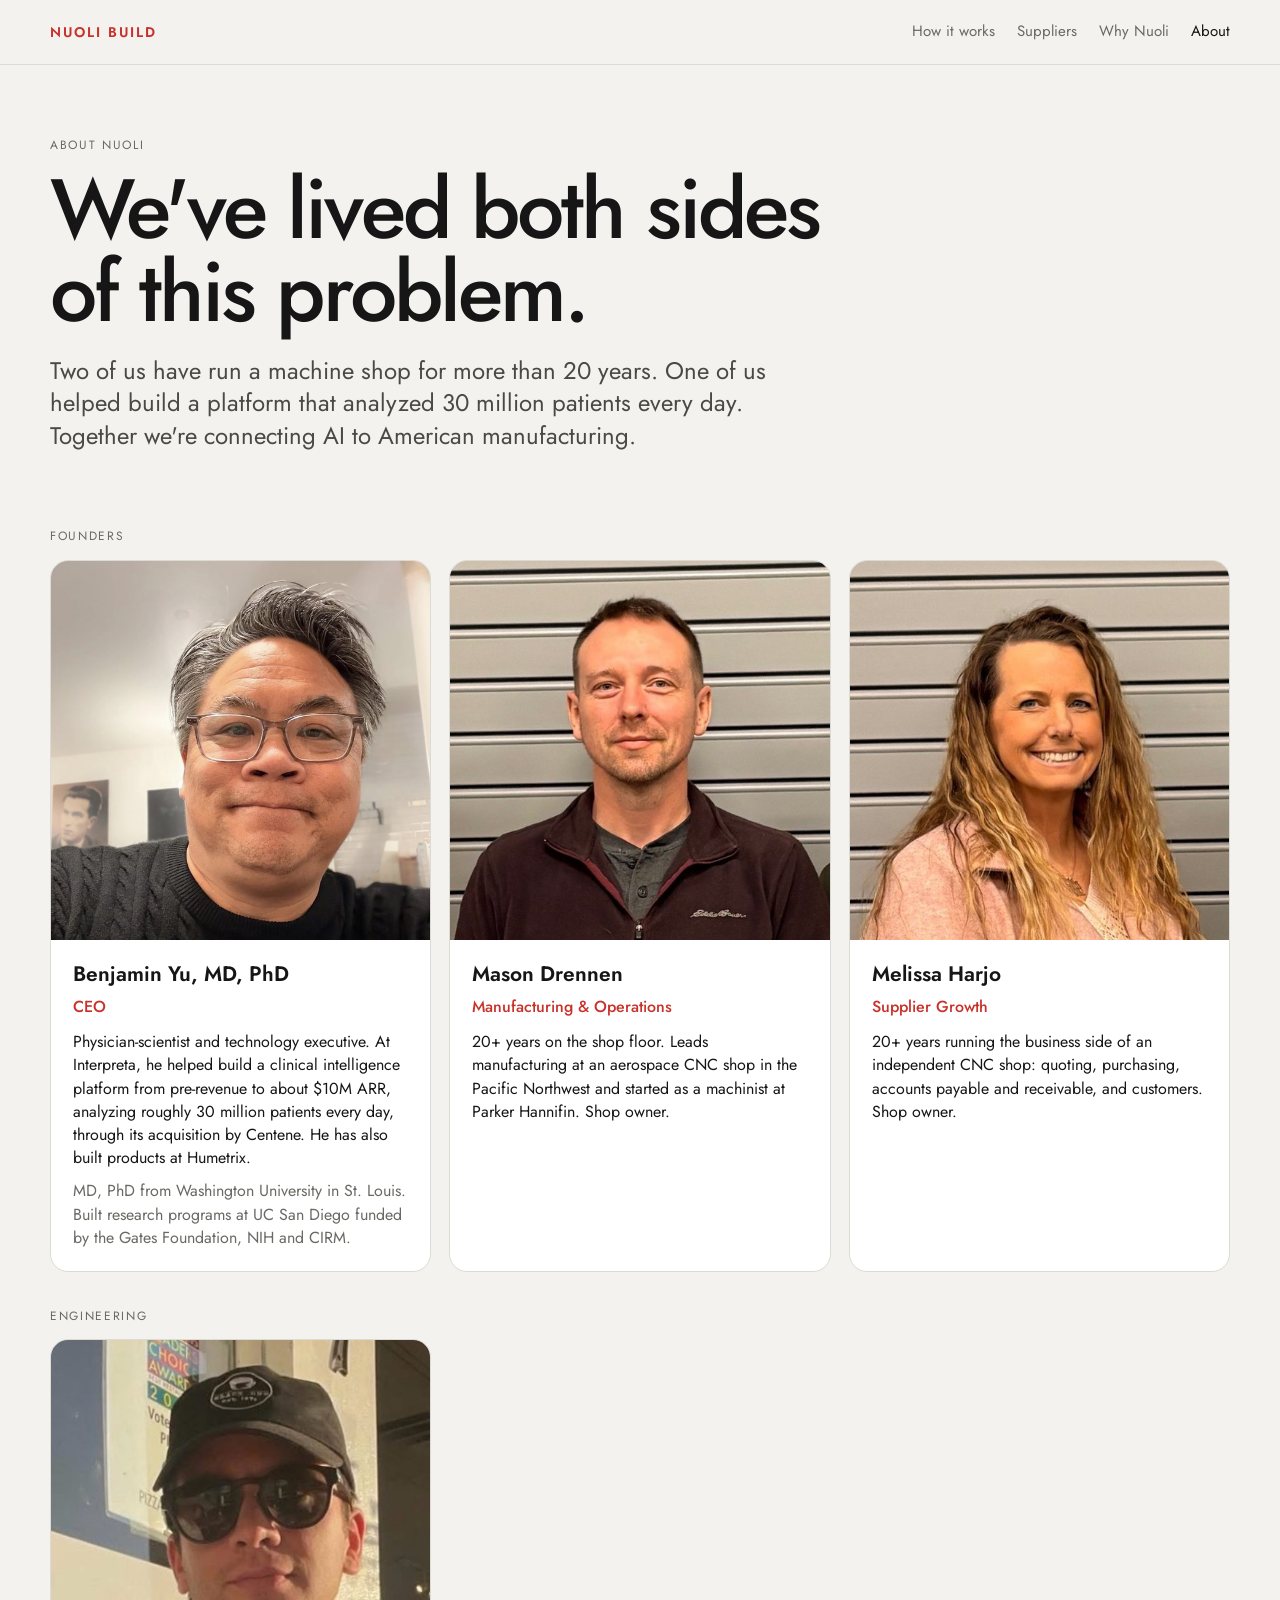
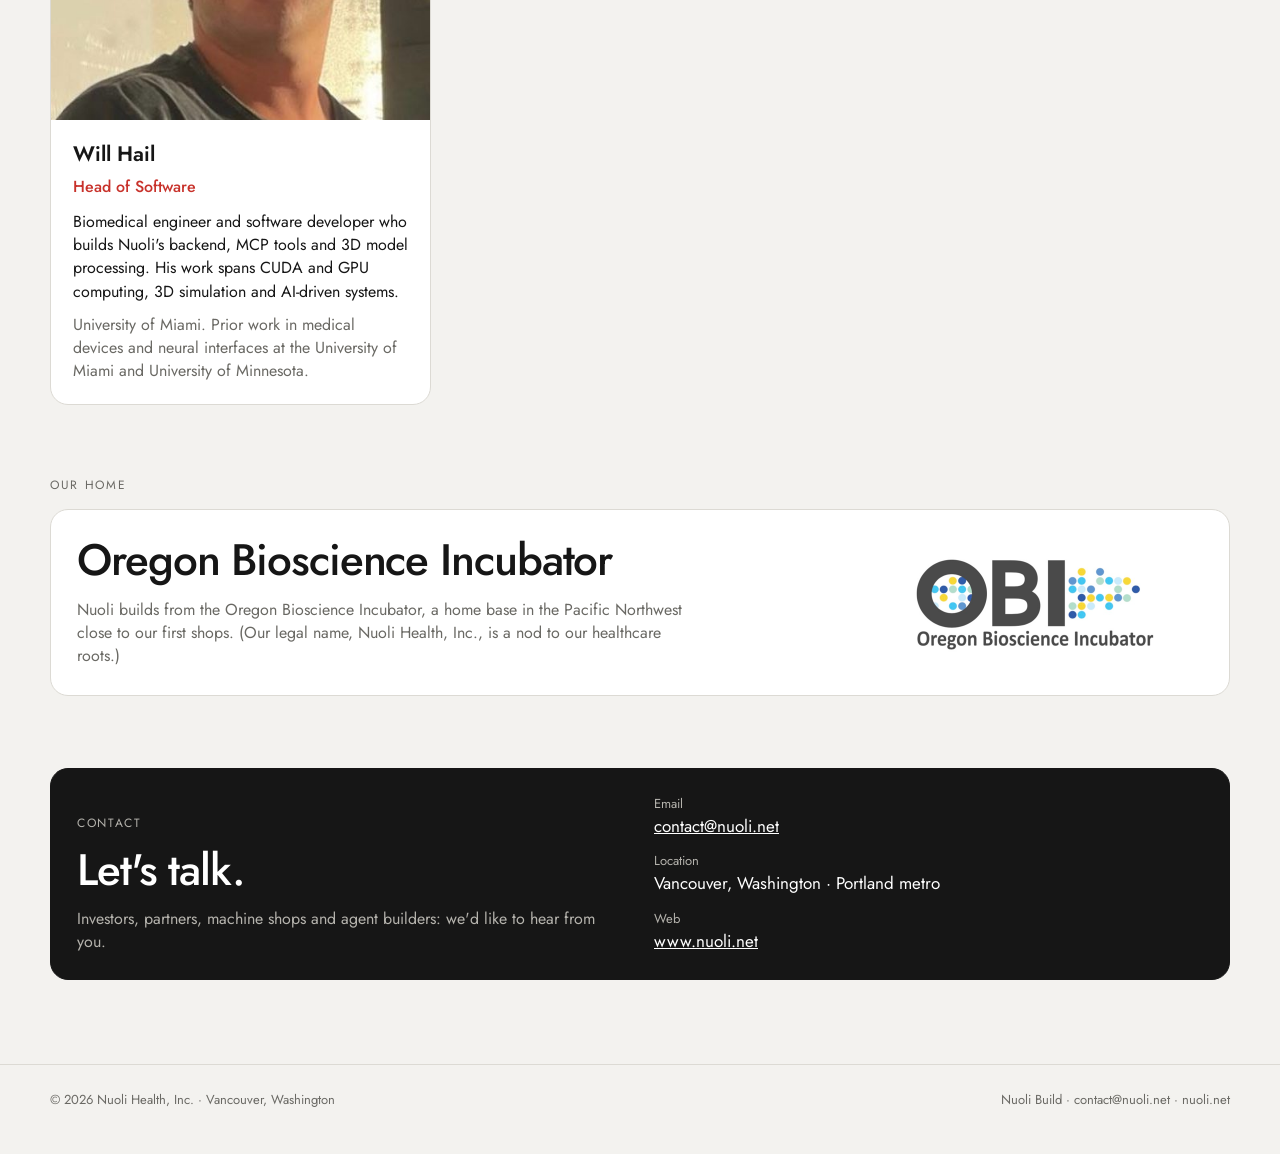
==== commit 573c6caf: "Update website" ====
--- a/contact.html
+++ b/contact.html
@@ -1,27 +1,26 @@
 <!DOCTYPE html>
-<html lang="en">
-<head>
+<html lang="en"><head>
   <meta charset="UTF-8">
   <meta name="viewport" content="width=device-width, initial-scale=1.0">
   <title>About | Nuoli</title>
   <meta name="description" content="Nuoli is built by two machine shop owners and a technology executive who has scaled a data platform through an acquisition. Contact us at contact@nuoli.net.">
   <link rel="canonical" href="https://build.nuoli.net/contact.html">
   <link rel="preconnect" href="https://fonts.googleapis.com">
-  <link rel="preconnect" href="https://fonts.gstatic.com" crossorigin>
-  <link rel="stylesheet" href="https://fonts.googleapis.com/css2?family=Jost:wght@400;500;600&display=swap">
+  <link rel="preconnect" href="https://fonts.gstatic.com" crossorigin="">
+  <link rel="stylesheet" href="https://fonts.googleapis.com/css2?family=Jost:wght@400;500;600&amp;display=swap">
   <link rel="stylesheet" href="/assets/site.css">
 </head>
 <body>
-  <a class="skip" href="#main">Skip to content</a>
+  <a class="skip" href="#main"><span data-editor-id="ed-0">Skip to content</span></a>
 
   <nav class="nav" aria-label="Main">
     <div class="wrap">
-      <a class="brand" href="/">Nuoli <span>Build</span></a>
+      <a class="brand" href="/"><span data-editor-id="ed-1">Nuoli </span><span><span data-editor-id="ed-2">Build</span></span></a>
       <ul>
-        <li><a href="/#how">How it works</a></li>
-        <li class="hide-sm"><a href="/#suppliers">Suppliers</a></li>
-        <li class="hide-sm"><a href="/#why">Why Nuoli</a></li>
-        <li><a href="/contact.html" aria-current="page">About</a></li>
+        <li><a href="/#how"><span data-editor-id="ed-3">How it works</span></a></li>
+        <li class="hide-sm"><a href="/#suppliers"><span data-editor-id="ed-4">Suppliers</span></a></li>
+        <li class="hide-sm"><a href="/#why"><span data-editor-id="ed-5">Why Nuoli</span></a></li>
+        <li><a href="/contact.html" aria-current="page"><span data-editor-id="ed-6">About</span></a></li>
       </ul>
     </div>
   </nav>
@@ -29,52 +28,52 @@
   <main id="main">
     <header class="hero">
       <div class="wrap">
-        <p class="eyebrow">About Nuoli</p>
-        <h1>We've lived both sides of this problem.</h1>
-        <p class="lead">Two of us have run a machine shop for more than 20 years. One of us helped build a platform that analyzed 30 million patients every day. Together we're connecting AI to American manufacturing.</p>
+        <p class="eyebrow"><span data-editor-id="ed-7">About Nuoli</span></p>
+        <h1><span data-editor-id="ed-8">We've lived both sides of this problem.</span></h1>
+        <p class="lead"><span data-editor-id="ed-9">Two of us have run a machine shop for more than 20 years. One of us helped build a platform that analyzed 30 million patients every day. Together we're connecting AI to American manufacturing.</span></p>
       </div>
     </header>
 
     <section class="section" id="team">
       <div class="wrap">
-        <p class="label">Founders</p>
+        <p class="label"><span data-editor-id="ed-10">Founders</span></p>
         <div class="team">
           <article class="person">
             <img src="/images/benjamin-yu.jpg" alt="Benjamin Yu" width="640" height="640" loading="lazy">
             <div>
-              <h3>Benjamin Yu, MD, PhD</h3>
-              <p class="role">Founder &amp; CEO</p>
-              <p>Physician-scientist and technology executive. At Interpreta, he helped build a clinical intelligence platform from pre-revenue to about $10M ARR, analyzing roughly 30 million patients every day, through its acquisition by Centene. He has also built products at Humetrix.</p>
-              <p class="muted">MD, PhD from Washington University in St. Louis. Built research programs at UC San Diego funded by the Gates Foundation, NIH and CIRM.</p>
+              <h3><span data-editor-id="ed-11">Benjamin Yu, MD, PhD</span></h3>
+              <p class="role"><span data-editor-id="ed-12">CEO</span></p>
+              <p><span data-editor-id="ed-13">Physician-scientist and technology executive. At Interpreta, he helped build a clinical intelligence platform from pre-revenue to about $10M ARR, analyzing roughly 30 million patients every day, through its acquisition by Centene. He has also built products at Humetrix.</span></p>
+              <p class="muted"><span data-editor-id="ed-14">MD, PhD from Washington University in St. Louis. Built research programs at UC San Diego funded by the Gates Foundation, NIH and CIRM.</span></p>
             </div>
           </article>
           <article class="person">
             <img src="/images/mason-drennen.jpg" alt="Mason Drennen" width="520" height="520" loading="lazy">
             <div>
-              <h3>Mason Drennen</h3>
-              <p class="role">Cofounder · Manufacturing &amp; Operations</p>
-              <p>20+ years on the shop floor. Leads manufacturing at an aerospace CNC shop in the Pacific Northwest and started as a machinist at Parker Hannifin. Shop owner.</p>
+              <h3><span data-editor-id="ed-15">Mason Drennen</span></h3>
+              <p class="role"><span data-editor-id="ed-16">Manufacturing &amp; Operations</span></p>
+              <p><span data-editor-id="ed-17">20+ years on the shop floor. Leads manufacturing at an aerospace CNC shop in the Pacific Northwest and started as a machinist at Parker Hannifin. Shop owner.</span></p>
             </div>
           </article>
           <article class="person">
             <img src="/images/melissa-harjo.jpg" alt="Melissa Harjo" width="520" height="520" loading="lazy">
             <div>
-              <h3>Melissa Harjo</h3>
-              <p class="role">Cofounder · Supplier Growth</p>
-              <p>20+ years running the business side of an independent CNC shop: quoting, purchasing, accounts payable and receivable, and customers. Shop owner.</p>
+              <h3><span data-editor-id="ed-18">Melissa Harjo</span></h3>
+              <p class="role"><span data-editor-id="ed-19">Supplier Growth</span></p>
+              <p><span data-editor-id="ed-20">20+ years running the business side of an independent CNC shop: quoting, purchasing, accounts payable and receivable, and customers. Shop owner.</span></p>
             </div>
           </article>
         </div>
 
-        <p class="label" style="margin-top:36px">Engineering</p>
+        <p class="label" style="margin-top:36px"><span data-editor-id="ed-21">Engineering</span></p>
         <div class="team">
           <article class="person">
             <img src="/images/will-hail.jpg" alt="Will Hail" width="471" height="471" loading="lazy">
             <div>
-              <h3>Will Hail</h3>
-              <p class="role">Head of Software</p>
-              <p>Biomedical engineer and software developer who builds Nuoli's backend, MCP tools and 3D model processing. His work spans CUDA and GPU computing, 3D simulation and AI-driven systems.</p>
-              <p class="muted">University of Miami. Prior work in medical devices and neural interfaces at the University of Miami and University of Minnesota.</p>
+              <h3><span data-editor-id="ed-22">Will Hail</span></h3>
+              <p class="role"><span data-editor-id="ed-23">Head of Software</span></p>
+              <p><span data-editor-id="ed-24">Biomedical engineer and software developer who builds Nuoli's backend, MCP tools and 3D model processing. His work spans CUDA and GPU computing, 3D simulation and AI-driven systems.</span></p>
+              <p class="muted"><span data-editor-id="ed-25">University of Miami. Prior work in medical devices and neural interfaces at the University of Miami and University of Minnesota.</span></p>
             </div>
           </article>
         </div>
@@ -83,11 +82,11 @@
 
     <section class="section" id="partners">
       <div class="wrap">
-        <p class="label">Our home</p>
+        <p class="label"><span data-editor-id="ed-26">Our home</span></p>
         <div class="card" style="display:flex;align-items:center;justify-content:space-between;gap:32px;flex-wrap:wrap">
           <div style="max-width:620px">
-            <h2>Oregon Bioscience Incubator</h2>
-            <p class="muted">Nuoli builds from the Oregon Bioscience Incubator, a home base in the Pacific Northwest close to our first shops. (Our legal name, Nuoli Health, Inc., is a nod to our healthcare roots.)</p>
+            <h2><span data-editor-id="ed-27">Oregon Bioscience Incubator</span></h2>
+            <p class="muted"><span data-editor-id="ed-28">Nuoli builds from the Oregon Bioscience Incubator, a home base in the Pacific Northwest close to our first shops. (Our legal name, Nuoli Health, Inc., is a nod to our healthcare roots.)</span></p>
           </div>
           <img src="/images/oregon-bioscience-incubator-logo.png" alt="Oregon Bioscience Incubator" width="320" height="133" style="width:min(320px,100%);height:auto" loading="lazy">
         </div>
@@ -98,14 +97,14 @@
       <div class="wrap">
         <div class="card dark" style="display:grid;grid-template-columns:repeat(auto-fit,minmax(260px,1fr));gap:28px;align-items:end">
           <div>
-            <p class="label">Contact</p>
-            <h2>Let's talk.</h2>
-            <p class="muted">Investors, partners, machine shops and agent builders: we'd like to hear from you.</p>
+            <p class="label"><span data-editor-id="ed-29">Contact</span></p>
+            <h2><span data-editor-id="ed-30">Let's talk.</span></h2>
+            <p class="muted"><span data-editor-id="ed-31">Investors, partners, machine shops and agent builders: we'd like to hear from you.</span></p>
           </div>
           <dl style="margin:0;display:grid;gap:14px;font-size:17px">
-            <div><dt class="muted" style="font-size:13px">Email</dt><dd style="margin:0"><a href="mailto:contact@nuoli.net">contact@nuoli.net</a></dd></div>
-            <div><dt class="muted" style="font-size:13px">Location</dt><dd style="margin:0">Vancouver, Washington · Portland metro</dd></div>
-            <div><dt class="muted" style="font-size:13px">Web</dt><dd style="margin:0"><a href="https://www.nuoli.net">www.nuoli.net</a></dd></div>
+            <div><dt class="muted" style="font-size:13px"><span data-editor-id="ed-32">Email</span></dt><dd style="margin:0"><a href="mailto:contact@nuoli.net"><span data-editor-id="ed-33">contact@nuoli.net</span></a></dd></div>
+            <div><dt class="muted" style="font-size:13px"><span data-editor-id="ed-34">Location</span></dt><dd style="margin:0"><span data-editor-id="ed-35">Vancouver, Washington · Portland metro</span></dd></div>
+            <div><dt class="muted" style="font-size:13px"><span data-editor-id="ed-36">Web</span></dt><dd style="margin:0"><a href="https://www.nuoli.net"><span data-editor-id="ed-37">www.nuoli.net</span></a></dd></div>
           </dl>
         </div>
       </div>
@@ -114,9 +113,10 @@
 
   <footer>
     <div class="wrap">
-      <span>© 2026 Nuoli Health, Inc. · Vancouver, Washington</span>
-      <span><a href="/">Nuoli Build</a> · <a href="mailto:contact@nuoli.net">contact@nuoli.net</a> · <a href="https://www.nuoli.net">nuoli.net</a></span>
+      <span><span data-editor-id="ed-38">© 2026 Nuoli Health, Inc. · Vancouver, Washington</span></span>
+      <span><a href="/"><span data-editor-id="ed-39">Nuoli Build</span></a><span data-editor-id="ed-40"> · </span><a href="mailto:contact@nuoli.net"><span data-editor-id="ed-41">contact@nuoli.net</span></a><span data-editor-id="ed-42"> · </span><a href="https://www.nuoli.net"><span data-editor-id="ed-43">nuoli.net</span></a></span>
     </div>
   </footer>
-</body>
-</html>
+
+
+</body></html>
